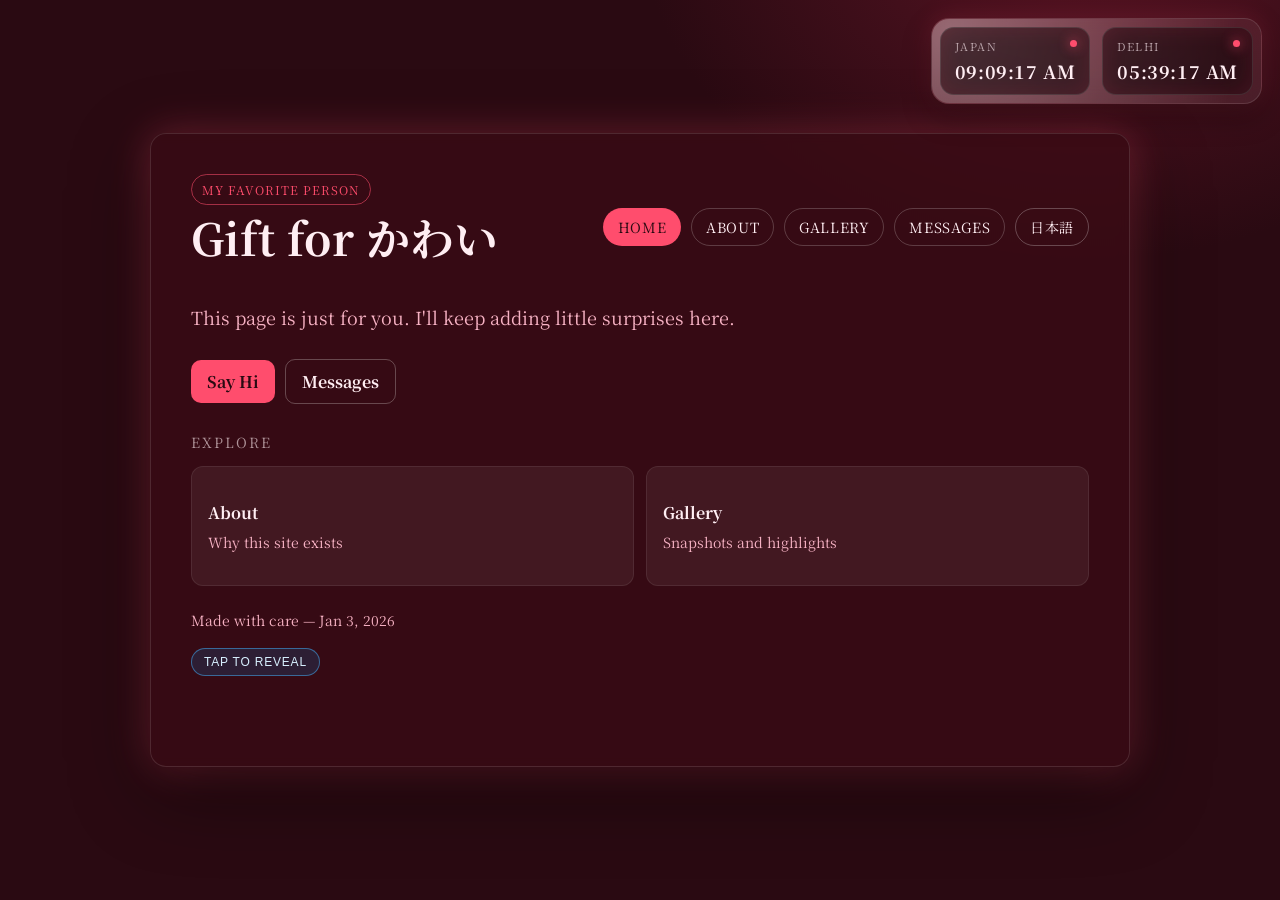
==== index.html @ 6317d8cc "Add files via upload" ====
<!DOCTYPE html>
<html lang="en">
<head>
    <meta charset="UTF-8">
    <meta name="viewport" content="width=device-width, initial-scale=1.0">
    <title data-en="Sakuta Web — For かわい" data-ja="Sakuta Web — かわいへ">Sakuta Web — For かわい</title>
    <meta name="description" content="A small page dedicated to かわい.">
    <meta property="og:title" content="Sakuta Web — For かわい">
    <meta property="og:description" content="A small page dedicated to かわい.">
    <meta property="og:type" content="website">
    <meta property="og:url" content="https://sakutaweb.github.io/index.html/">
    <meta property="og:image" content="https://sakutaweb.github.io/index.html/preview.svg">
    <meta name="twitter:card" content="summary_large_image">
    <link rel="stylesheet" href="styles.css">
</head>

<body>
    <div class="hearts" id="hearts"></div>
    <div class="tz-panel" aria-label="World clocks">
        <div class="tz-card">
            <span class="tz-dot" aria-hidden="true"></span>
            <div class="tz-label">Japan</div>
            <div class="tz-time" id="time-japan">--:--</div>
        </div>
        <div class="tz-card">
            <span class="tz-dot" aria-hidden="true"></span>
            <div class="tz-label">Delhi</div>
            <div class="tz-time" id="time-delhi">--:--</div>
        </div>
    </div>
    <main class="card">
    <header class="site-header">
        <div>
            <span class="badge" data-en="My Favorite Person" data-ja="いちばん大好きな人">My Favorite Person</span>
            <h1 data-en="Gift for かわい" data-ja="かわいへのギフト">Gift for かわい</h1>
        </div>
        <nav class="site-nav">
            <a class="nav-link" href="index.html" data-en="Home" data-ja="ホーム">Home</a>
            <a class="nav-link" href="about.html" data-en="About" data-ja="紹介">About</a>
            <a class="nav-link" href="gallery.html" data-en="Gallery" data-ja="ギャラリー">Gallery</a>
            <a class="nav-link" href="messages.html" data-en="Messages" data-ja="メッセージ">Messages</a>
            <button class="nav-link ghost" type="button" id="langToggle">???</button>
        </nav>
    </header>
    <p data-en="This page is just for you. I'll keep adding little surprises here."
       data-ja="このページは、あなたのために作りました。これからも小さなサプライズをたくさん増やしていくね。">
        This page is just for you. I'll keep adding little surprises here.
    </p>
    <div class="actions">
        <a class="cta" href="#" id="sayHi" data-en="Say Hi" data-ja="こんにちは" data-name="Friend" data-message-en="Thanks for visiting, {name}!" data-message-ja="{name}、来てくれてありがとう！">Say Hi</a>
        <a class="cta ghost" href="messages.html" data-en="Messages" data-ja="メッセージ">Messages</a>
    </div>
    <section class="section">
        <div class="section-title" data-en="Explore" data-ja="探索">Explore</div>
        <div class="section-grid">
            <a class="panel" href="about.html">
                <strong data-en="About" data-ja="紹介">About</strong>
                <span data-en="Why this site exists" data-ja="このサイトの理由">Why this site exists</span>
            </a>
            <a class="panel" href="gallery.html">
                <strong data-en="Gallery" data-ja="ギャラリー">Gallery</strong>
                <span data-en="Snapshots and highlights" data-ja="小さな思い出のスナップ">Snapshots and highlights</span>
            </a>
        </div>
    </section>
    <div class="footer" data-en="Made with care — Jan 3, 2026" data-ja="心をこめて — 2026年1月3日">Made with care — Jan 3, 2026</div>
    <div class="secret-wrap">
        <button class="secret-toggle" type="button" id="secretToggle" data-en="Tap to reveal" data-ja="タップして表示">Tap to reveal</button>
        <div class="secret-box" id="secretBox" data-en="i think this will be last work" data-ja="これが最後の作業になると思う。">i think this will be last work</div>
    </div>
</main>
    <script src="main.js"></script>
    <script src="i18n.js"></script>
    <script src="hearts.js"></script>
</body>
</html>
---- styles.css ----
@import url("https://fonts.googleapis.com/css2?family=Noto+Serif+JP:wght@400;600;700&display=swap");

:root {
    --bg: #2a0a12;
    --accent: #ff4d6d;
    --text: #ffeef3;
    --muted: #f7b2c4;
    --card: rgba(60, 12, 22, 0.72);
    --glow: rgba(255, 77, 109, 0.35);
    --panel: rgba(20, 6, 10, 0.6);
}

* {
    box-sizing: border-box;
}

body {
    margin: 0;
    min-height: 100vh;
    font-family: "Noto Serif JP", "Hiragino Mincho ProN", "Yu Mincho", "Yu Gothic", "Meiryo", "MS Mincho", "Georgia", "Times New Roman", serif;
    color: var(--text);
    background:
        radial-gradient(900px 700px at 85% -10%, #5a1424 0%, var(--bg) 50%),
        radial-gradient(700px 600px at -10% 110%, #3b0d18 0%, var(--bg) 45%),
        radial-gradient(12px 12px at 20% 30%, rgba(255, 77, 109, 0.18) 40%, transparent 45%),
        radial-gradient(14px 14px at 80% 20%, rgba(255, 191, 209, 0.15) 40%, transparent 45%),
        radial-gradient(10px 10px at 70% 75%, rgba(255, 77, 109, 0.12) 40%, transparent 45%);
    display: grid;
    place-items: center;
    padding: 32px;
}

a {
    color: inherit;
}

.card {
    width: min(980px, 100%);
    padding: 40px;
    border: 1px solid rgba(255, 255, 255, 0.12);
    border-radius: 16px;
    background: var(--card);
    backdrop-filter: blur(6px);
    box-shadow: 0 24px 80px rgba(0, 0, 0, 0.45), 0 0 40px var(--glow);
    position: relative;
    z-index: 1;
}

h1 {
    margin: 0 0 12px;
    font-size: clamp(28px, 5vw, 44px);
    letter-spacing: 0.4px;
}

h2 {
    margin: 0 0 12px;
    font-size: clamp(20px, 4vw, 28px);
}

p {
    margin: 0 0 20px;
    color: var(--muted);
    font-size: 18px;
    line-height: 1.6;
}

.badge {
    display: inline-block;
    padding: 6px 10px;
    border: 1px solid rgba(255, 77, 109, 0.55);
    color: var(--accent);
    border-radius: 999px;
    font-size: 12px;
    text-transform: uppercase;
    letter-spacing: 1px;
}

.site-header {
    display: flex;
    flex-wrap: wrap;
    align-items: center;
    justify-content: space-between;
    gap: 16px;
    margin-bottom: 22px;
}

.site-nav {
    display: flex;
    flex-wrap: wrap;
    gap: 10px;
    align-items: center;
}

.nav-link {
    padding: 8px 14px;
    border-radius: 999px;
    background: transparent;
    color: var(--text);
    border: 1px solid rgba(255, 255, 255, 0.2);
    text-decoration: none;
    font-size: 14px;
    letter-spacing: 0.6px;
    text-transform: uppercase;
    cursor: pointer;
    font-family: inherit;
    transition: transform 0.15s ease, box-shadow 0.2s ease, border-color 0.2s ease;
}

.nav-link:hover {
    transform: translateY(-2px);
    box-shadow: 0 12px 24px rgba(255, 255, 255, 0.12);
    border-color: rgba(255, 255, 255, 0.45);
}

.nav-link.active {
    background: var(--accent);
    color: #2a0a12;
    border-color: rgba(255, 77, 109, 0.6);
}

.actions {
    display: flex;
    gap: 10px;
    flex-wrap: wrap;
    align-items: center;
}

.cta,
.btn {
    display: inline-block;
    margin-top: 8px;
    padding: 10px 16px;
    border-radius: 10px;
    background: var(--accent);
    color: #2a0a12;
    text-decoration: none;
    font-weight: 700;
    border: none;
    cursor: pointer;
    font-family: inherit;
    transition: transform 0.15s ease, box-shadow 0.2s ease, background 0.2s ease;
}

.ghost,
.btn.ghost {
    background: transparent;
    color: var(--text);
    border: 1px solid rgba(255, 255, 255, 0.25);
}

.cta:hover,
.btn:hover {
    transform: translateY(-2px) scale(1.02);
    box-shadow: 0 12px 24px rgba(255, 77, 109, 0.25);
}

.cta:active,
.btn:active {
    transform: translateY(0) scale(0.98);
    box-shadow: 0 6px 12px rgba(255, 77, 109, 0.2);
}

.ghost:hover,
.btn.ghost:hover {
    box-shadow: 0 12px 24px rgba(255, 255, 255, 0.12);
    border-color: rgba(255, 255, 255, 0.45);
}

.section {
    margin-top: 28px;
}

.section-title {
    font-size: 14px;
    letter-spacing: 2px;
    text-transform: uppercase;
    color: rgba(255, 238, 243, 0.6);
    margin-bottom: 14px;
}

.section-grid {
    display: grid;
    grid-template-columns: repeat(auto-fit, minmax(180px, 1fr));
    gap: 12px;
}

.panel {
    padding: 16px;
    border-radius: 12px;
    background: rgba(255, 255, 255, 0.06);
    border: 1px solid rgba(255, 255, 255, 0.08);
    min-height: 120px;
    display: grid;
    gap: 8px;
    align-content: center;
    text-decoration: none;
}

.panel span {
    color: var(--muted);
    font-size: 14px;
}

.grid {
    display: grid;
    grid-template-columns: repeat(auto-fit, minmax(180px, 1fr));
    gap: 12px;
}

.tile {
    padding: 16px;
    border-radius: 12px;
    background: rgba(255, 255, 255, 0.06);
    border: 1px solid rgba(255, 255, 255, 0.08);
    min-height: 120px;
    display: grid;
    place-items: center;
    color: var(--muted);
    text-align: center;
}

.tile.image {
    padding: 6px;
    background: rgba(255, 255, 255, 0.04);
    border: 1px solid rgba(255, 255, 255, 0.16);
    overflow: hidden;
}

.tile.image img {
    width: 100%;
    height: 100%;
    display: block;
    object-fit: cover;
    border-radius: 10px;
    border: 1px solid rgba(255, 255, 255, 0.18);
}

.note {
    padding: 16px 18px;
    border-radius: 12px;
    background: rgba(255, 255, 255, 0.06);
    border: 1px solid rgba(255, 255, 255, 0.08);
    margin-bottom: 12px;
}

.form {
    display: grid;
    gap: 12px;
}

.form input,
.form textarea {
    width: 100%;
    padding: 12px 14px;
    border-radius: 10px;
    border: 1px solid rgba(255, 255, 255, 0.18);
    background: rgba(10, 4, 8, 0.4);
    color: var(--text);
    font-family: inherit;
}

.form textarea {
    min-height: 140px;
    resize: vertical;
}

.footer {
    margin-top: 24px;
    font-size: 14px;
    color: var(--muted);
}

.secret-wrap {
    margin-top: 18px;
    display: grid;
    gap: 8px;
    justify-items: start;
}

.secret-toggle {
    position: relative;
    padding: 6px 12px;
    border-radius: 999px;
    border: 1px solid rgba(71, 179, 255, 0.5);
    background: rgba(25, 80, 130, 0.3);
    color: #d8f0ff;
    font-size: 12px;
    letter-spacing: 0.8px;
    text-transform: uppercase;
    cursor: pointer;
    overflow: hidden;
    transition: transform 0.18s ease, box-shadow 0.2s ease;
}

.secret-toggle::after {
    content: "";
    position: absolute;
    inset: 0;
    background: linear-gradient(120deg, transparent 0%, rgba(93, 196, 255, 0.35) 45%, transparent 70%);
    transform: translateX(-120%);
    transition: transform 0.6s ease;
}

.secret-toggle:hover {
    transform: translateY(-1px);
    box-shadow: 0 12px 24px rgba(45, 160, 255, 0.25);
}

.secret-toggle:hover::after {
    transform: translateX(120%);
}

.secret-box {
    padding: 10px 14px;
    border-radius: 12px;
    border: 1px solid rgba(71, 179, 255, 0.5);
    background: rgba(12, 38, 70, 0.6);
    color: #d8f0ff;
    font-size: 14px;
    letter-spacing: 0.3px;
    box-shadow: 0 12px 28px rgba(20, 80, 130, 0.35);
    opacity: 0;
    transform: translateY(8px) scale(0.92);
    pointer-events: none;
}

.secret-box.open {
    animation: secretPop 0.28s ease forwards;
    pointer-events: auto;
}

@keyframes secretPop {
    0% {
        opacity: 0;
        transform: translateY(8px) scale(0.92);
    }
    70% {
        opacity: 1;
        transform: translateY(-2px) scale(1.02);
    }
    100% {
        opacity: 1;
        transform: translateY(0) scale(1);
    }
}

.toast {
    position: fixed;
    right: 24px;
    bottom: 24px;
    max-width: min(320px, 90vw);
    padding: 12px 16px;
    border-radius: 12px;
    background: rgba(20, 6, 10, 0.9);
    border: 1px solid rgba(255, 255, 255, 0.12);
    box-shadow: 0 18px 40px rgba(0, 0, 0, 0.45), 0 0 24px rgba(255, 77, 109, 0.2);
    color: var(--text);
    opacity: 0;
    transform: translateY(12px);
    transition: opacity 0.2s ease, transform 0.2s ease;
    pointer-events: none;
    z-index: 3;
}

.toast.show {
    opacity: 1;
    transform: translateY(0);
}

.hearts {
    position: fixed;
    inset: 0;
    pointer-events: none;
    overflow: hidden;
    z-index: 0;
}

.heart {
    position: absolute;
    top: -10vh;
    color: rgba(255, 120, 150, 0.8);
    animation: fall linear forwards;
    text-shadow: 0 6px 18px rgba(255, 77, 109, 0.35);
}

@keyframes fall {
    to {
        transform: translateY(120vh) rotate(20deg);
        opacity: 0;
    }
}

.tz-panel {
    position: fixed;
    top: 18px;
    right: 18px;
    display: flex;
    gap: 12px;
    z-index: 2;
    padding: 8px;
    border-radius: 18px;
    background: linear-gradient(135deg, rgba(255, 77, 109, 0.15), rgba(255, 238, 243, 0.08));
    border: 1px solid rgba(255, 255, 255, 0.12);
    backdrop-filter: blur(10px);
    box-shadow: 0 12px 28px rgba(0, 0, 0, 0.35), 0 0 24px rgba(255, 77, 109, 0.2);
    overflow: hidden;
}

.tz-panel::before {
    content: "";
    position: absolute;
    inset: -40% -60%;
    background: radial-gradient(circle at 30% 30%, rgba(255, 255, 255, 0.35), transparent 55%);
    animation: tzGlow 6s ease-in-out infinite;
    pointer-events: none;
}

.tz-card {
    position: relative;
    min-width: 130px;
    padding: 10px 14px;
    border-radius: 14px;
    background: var(--panel);
    border: 1px solid rgba(255, 255, 255, 0.12);
    box-shadow: inset 0 0 24px rgba(255, 77, 109, 0.12);
    text-align: left;
    transition: transform 0.2s ease, box-shadow 0.25s ease;
}

.tz-card:hover {
    transform: translateY(-2px) scale(1.02);
    box-shadow: 0 16px 30px rgba(0, 0, 0, 0.35), inset 0 0 28px rgba(255, 77, 109, 0.2);
}

.tz-label {
    font-size: 11px;
    letter-spacing: 1.5px;
    text-transform: uppercase;
    color: rgba(255, 238, 243, 0.65);
}

.tz-time {
    font-size: 18px;
    font-weight: 700;
    letter-spacing: 0.6px;
    margin-top: 4px;
}

.tz-dot {
    position: absolute;
    top: 12px;
    right: 12px;
    width: 7px;
    height: 7px;
    border-radius: 999px;
    background: #ff4d6d;
    box-shadow: 0 0 12px rgba(255, 77, 109, 0.9);
    animation: tzPulse 1.4s ease-in-out infinite;
}

@keyframes tzGlow {
    0% {
        transform: translateX(-10%) translateY(-10%);
        opacity: 0.6;
    }
    50% {
        transform: translateX(10%) translateY(10%);
        opacity: 0.9;
    }
    100% {
        transform: translateX(-10%) translateY(-10%);
        opacity: 0.6;
    }
}

@keyframes tzPulse {
    0%, 100% {
        transform: scale(1);
        opacity: 0.6;
    }
    50% {
        transform: scale(1.4);
        opacity: 1;
    }
}

@media (max-width: 740px) {
    body {
        padding: 20px;
    }

    .card {
        padding: 28px;
    }

    .site-header {
        align-items: flex-start;
    }
}

@media (max-width: 640px) {
    .tz-panel {
        top: 8px;
        right: 8px;
        padding: 6px;
        gap: 8px;
        flex-direction: row;
        align-items: center;
    }

    .tz-card {
        min-width: 0;
        padding: 8px 10px;
    }

    .site-nav {
        width: 100%;
    }

    .tz-label {
        font-size: 9px;
        letter-spacing: 1.2px;
    }

    .tz-time {
        font-size: 14px;
    }

    .tz-dot {
        width: 5px;
        height: 5px;
        top: 10px;
        right: 10px;
    }

    .toast {
        right: 12px;
        left: 12px;
        bottom: 12px;
        max-width: none;
        text-align: center;
    }
}
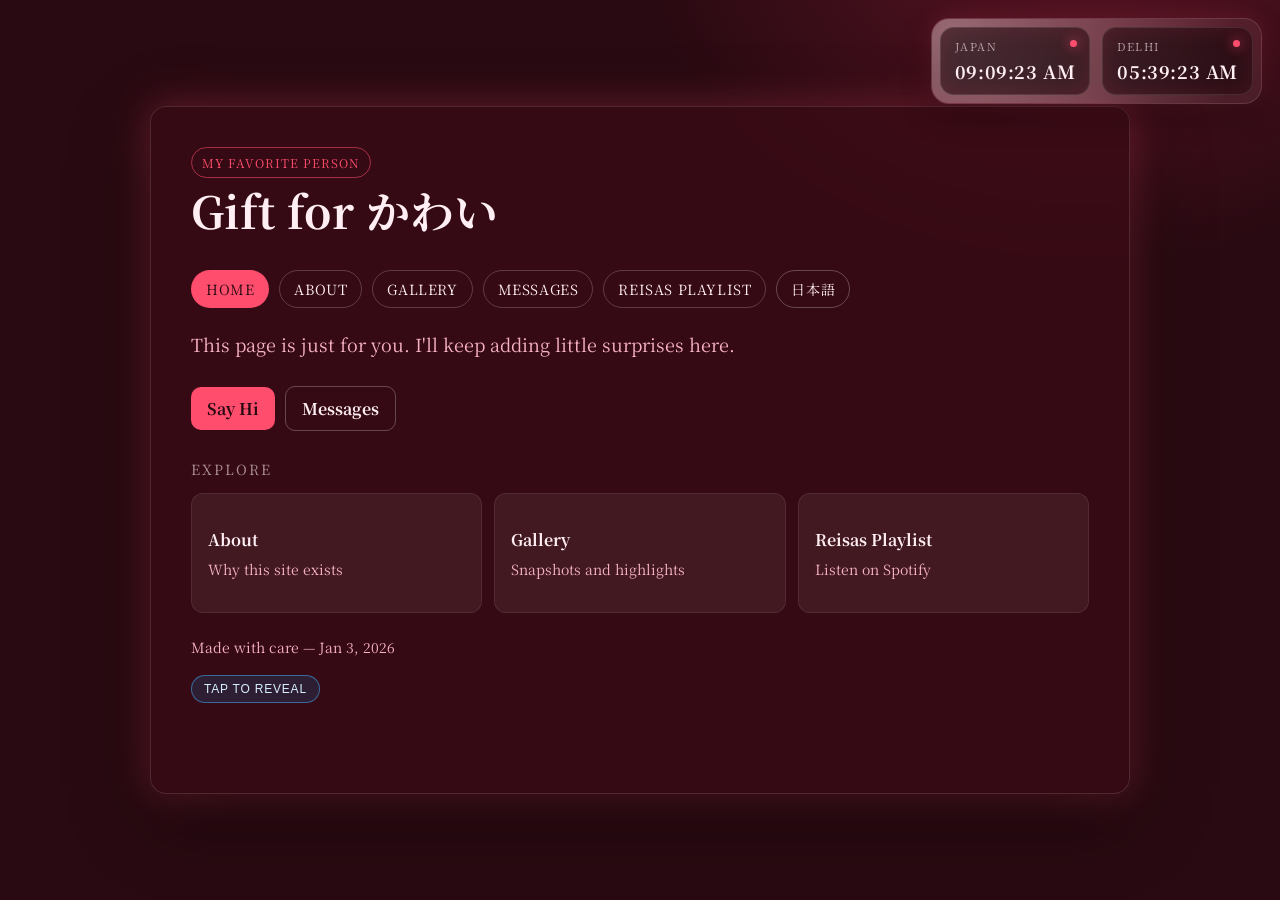
==== commit f51cd7e4: "Add files via upload" ====
--- a/index.html
+++ b/index.html
@@ -39,6 +39,7 @@
             <a class="nav-link" href="about.html" data-en="About" data-ja="紹介">About</a>
             <a class="nav-link" href="gallery.html" data-en="Gallery" data-ja="ギャラリー">Gallery</a>
             <a class="nav-link" href="messages.html" data-en="Messages" data-ja="メッセージ">Messages</a>
+            <a class="nav-link" href="https://open.spotify.com/playlist/0ZlRF1kKiwDrnDu6OejnEj?si=b32515e6f5614040" target="_blank" rel="noreferrer" data-en="Reisas Playlist" data-ja="??????????">Reisas Playlist</a>
             <button class="nav-link ghost" type="button" id="langToggle">???</button>
         </nav>
     </header>
@@ -61,14 +62,18 @@
                 <strong data-en="Gallery" data-ja="ギャラリー">Gallery</strong>
                 <span data-en="Snapshots and highlights" data-ja="小さな思い出のスナップ">Snapshots and highlights</span>
             </a>
+            <a class="panel" href="https://open.spotify.com/playlist/0ZlRF1kKiwDrnDu6OejnEj?si=b32515e6f5614040" target="_blank" rel="noreferrer">
+                <strong data-en="Reisas Playlist" data-ja="??????????">Reisas Playlist</strong>
+                <span data-en="Listen on Spotify" data-ja="Spotify???">Listen on Spotify</span>
+            </a>
         </div>
     </section>
-    <div class="footer" data-en="Made with care — Jan 3, 2026" data-ja="心をこめて — 2026年1月3日">Made with care — Jan 3, 2026</div>
-    <div class="secret-wrap">
-        <button class="secret-toggle" type="button" id="secretToggle" data-en="Tap to reveal" data-ja="タップして表示">Tap to reveal</button>
-        <div class="secret-box" id="secretBox" data-en="i think this will be last work" data-ja="これが最後の作業になると思う。">i think this will be last work</div>
-    </div>
-</main>
+    <div class="footer" data-en="Made with care — Jan 3, 2026" data-ja="心をこめて — 2026年1月3日">Made with care — Jan 3, 2026</div>
+    <div class="secret-wrap">
+        <button class="secret-toggle" type="button" id="secretToggle" data-en="Tap to reveal" data-ja="タップして表示">Tap to reveal</button>
+        <div class="secret-box" id="secretBox" data-en="i think this will be last work" data-ja="これが最後の作業になると思う。">i think this will be last work</div>
+    </div>
+</main>
     <script src="main.js"></script>
     <script src="i18n.js"></script>
     <script src="hearts.js"></script>
@@ -76,4 +81,4 @@
 </html>
 
 
-    
+    
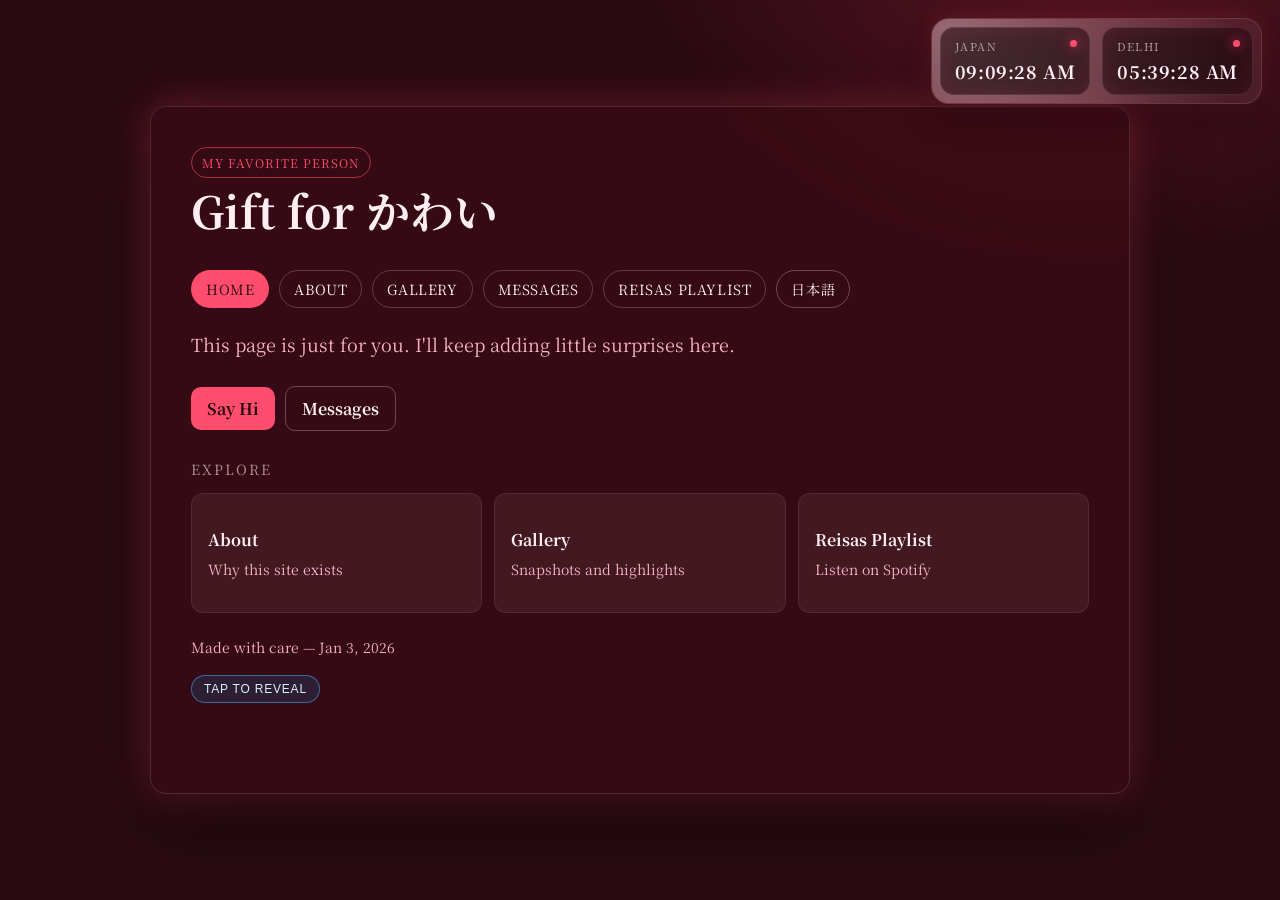
==== commit 75b62667: "Add files via upload" ====
--- a/index.html
+++ b/index.html
@@ -18,7 +18,7 @@
     <div class="hearts" id="hearts"></div>
     <div class="tz-panel" aria-label="World clocks">
         <div class="tz-card">
-            <span class="tz-dot" aria-hidden="true"></span>
+            <span class="tz-dot" aria-hidden="true"></span> 
             <div class="tz-label">Japan</div>
             <div class="tz-time" id="time-japan">--:--</div>
         </div>
@@ -39,8 +39,8 @@
             <a class="nav-link" href="about.html" data-en="About" data-ja="紹介">About</a>
             <a class="nav-link" href="gallery.html" data-en="Gallery" data-ja="ギャラリー">Gallery</a>
             <a class="nav-link" href="messages.html" data-en="Messages" data-ja="メッセージ">Messages</a>
-            <a class="nav-link" href="https://open.spotify.com/playlist/0ZlRF1kKiwDrnDu6OejnEj?si=b32515e6f5614040" target="_blank" rel="noreferrer" data-en="Reisas Playlist" data-ja="??????????">Reisas Playlist</a>
-            <button class="nav-link ghost" type="button" id="langToggle">???</button>
+            <a class="nav-link" href="https://open.spotify.com/playlist/0ZlRF1kKiwDrnDu6OejnEj?si=b32515e6f5614040" target="_blank" rel="noreferrer" data-en="Reisas Playlist" data-ja="レイサのプレイリスト">Reisas Playlist</a>
+            <button class="nav-link ghost" type="button" id="langToggle">日本語</button>
         </nav>
     </header>
     <p data-en="This page is just for you. I'll keep adding little surprises here."
@@ -63,8 +63,8 @@
                 <span data-en="Snapshots and highlights" data-ja="小さな思い出のスナップ">Snapshots and highlights</span>
             </a>
             <a class="panel" href="https://open.spotify.com/playlist/0ZlRF1kKiwDrnDu6OejnEj?si=b32515e6f5614040" target="_blank" rel="noreferrer">
-                <strong data-en="Reisas Playlist" data-ja="??????????">Reisas Playlist</strong>
-                <span data-en="Listen on Spotify" data-ja="Spotify???">Listen on Spotify</span>
+                <strong data-en="Reisas Playlist" data-ja="レイサのプレイリスト">Reisas Playlist</strong>
+                <span data-en="Listen on Spotify" data-ja="Spotifyで聴く">Listen on Spotify</span>
             </a>
         </div>
     </section>
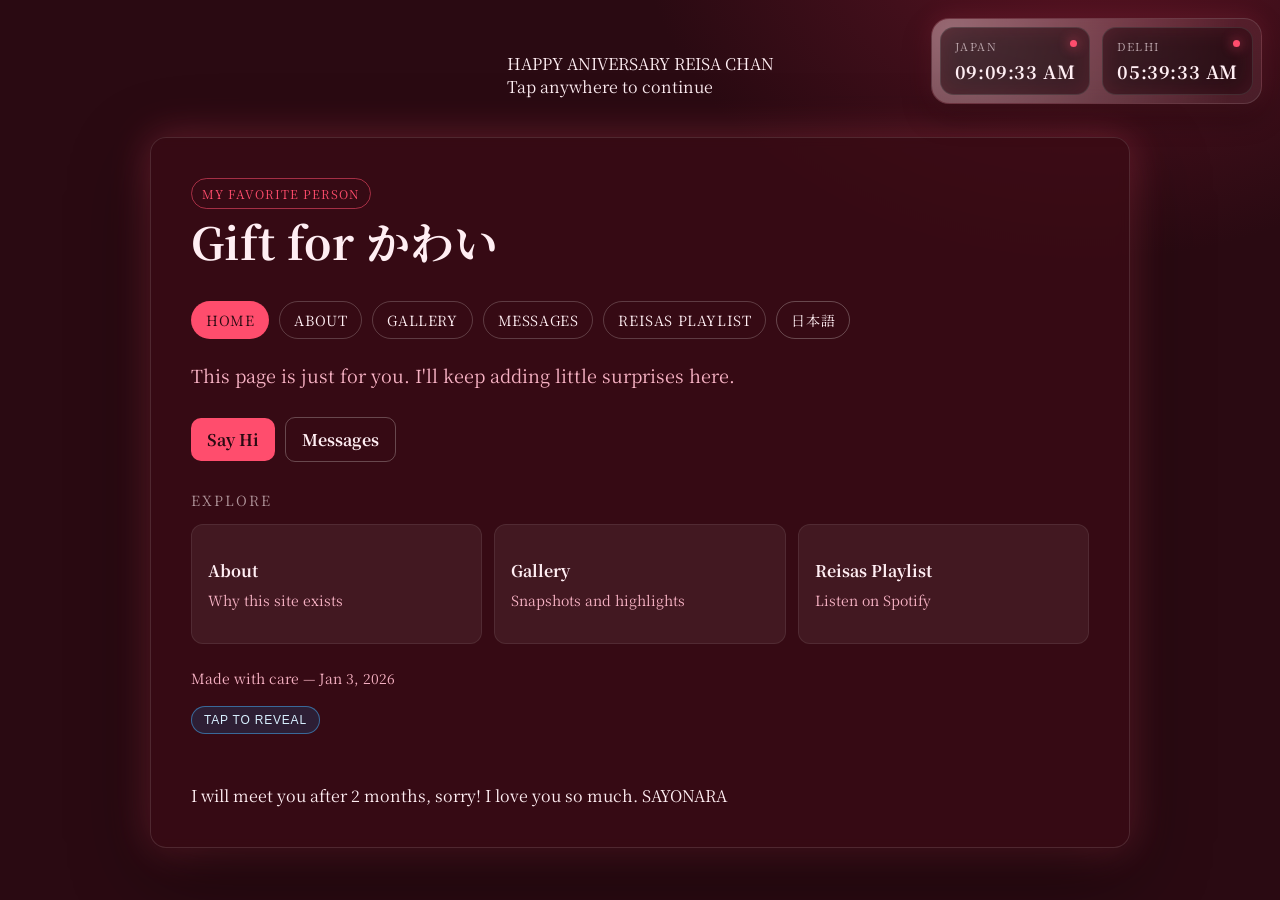
==== commit fb834bef: "Add files via upload" ====
--- a/index.html
+++ b/index.html
@@ -14,9 +14,20 @@
     <link rel="stylesheet" href="styles.css">
 </head>
 
-<body>
-    <div class="hearts" id="hearts"></div>
-    <div class="tz-panel" aria-label="World clocks">
+<body>
+    <div class="hearts" id="hearts"></div>
+    <div class="anniversary-overlay" id="anniversaryOverlay" aria-live="polite">
+        <div class="anniversary-card">
+            <div class="anniversary-poppers" id="anniversaryPoppers"></div>
+            <div class="anniversary-title" data-en="HAPPY ANIVERSARY REISA CHAN" data-ja="レイサちゃん、記念日おめでとう">
+                HAPPY ANIVERSARY REISA CHAN
+            </div>
+            <div class="anniversary-sub" data-en="Tap anywhere to continue" data-ja="どこかをタップして続ける">
+                Tap anywhere to continue
+            </div>
+        </div>
+    </div>
+    <div class="tz-panel" aria-label="World clocks">
         <div class="tz-card">
             <span class="tz-dot" aria-hidden="true"></span> 
             <div class="tz-label">Japan</div>
@@ -69,11 +80,17 @@
         </div>
     </section>
     <div class="footer" data-en="Made with care — Jan 3, 2026" data-ja="心をこめて — 2026年1月3日">Made with care — Jan 3, 2026</div>
-    <div class="secret-wrap">
-        <button class="secret-toggle" type="button" id="secretToggle" data-en="Tap to reveal" data-ja="タップして表示">Tap to reveal</button>
-        <div class="secret-box" id="secretBox" data-en="i think this will be last work" data-ja="これが最後の作業になると思う。">i think this will be last work</div>
-    </div>
-</main>
+    <div class="secret-wrap">
+        <button class="secret-toggle" type="button" id="secretToggle" data-en="Tap to reveal" data-ja="タップして表示">Tap to reveal</button>
+        <div class="secret-box" id="secretBox" data-en="i think this will be last work" data-ja="これが最後の作業になると思う。">i think this will be last work</div>
+    </div>
+    <div class="farewell" id="farewellMessage">
+        <div class="farewell-title" data-en="I will meet you after 2 months, sorry! I love you so much. SAYONARA"
+             data-ja="2ヶ月後に会うね、ごめん！大好き。さよなら。">
+            I will meet you after 2 months, sorry! I love you so much. SAYONARA
+        </div>
+    </div>
+</main>
     <script src="main.js"></script>
     <script src="i18n.js"></script>
     <script src="hearts.js"></script>
